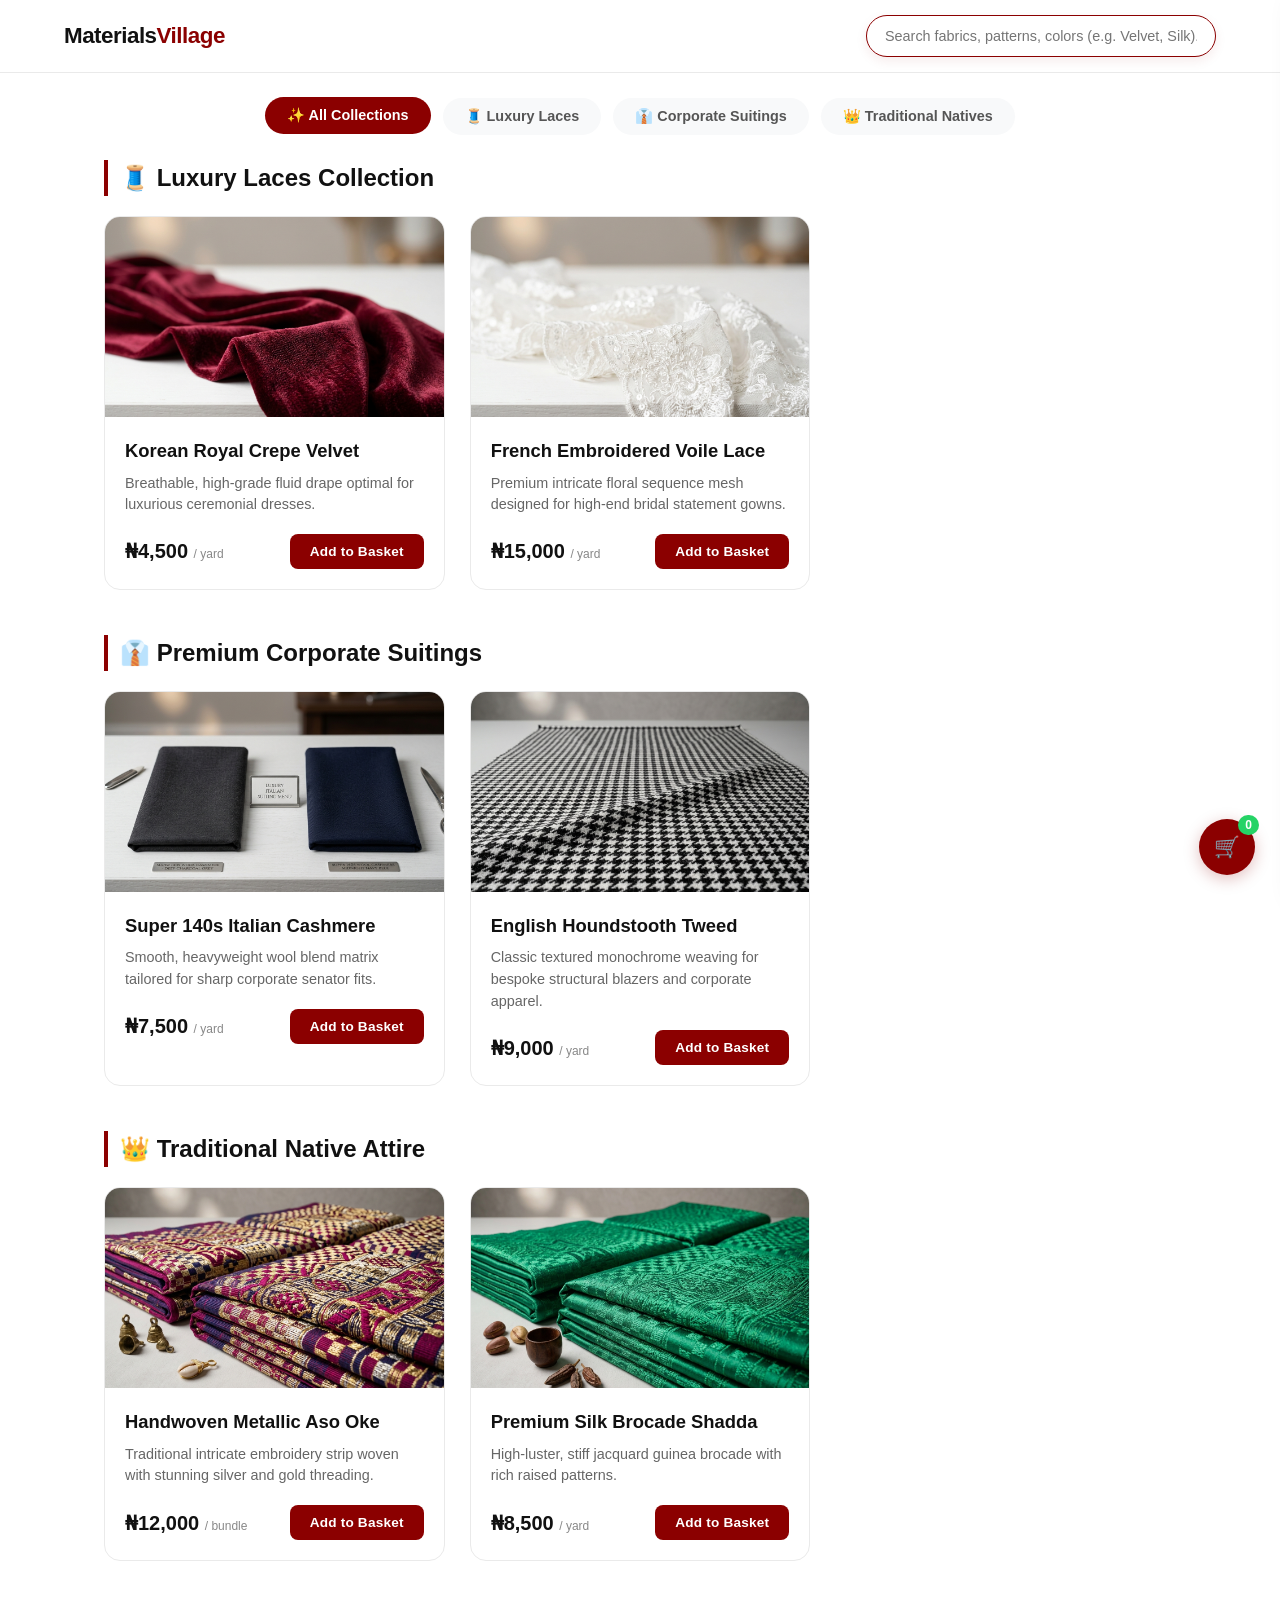
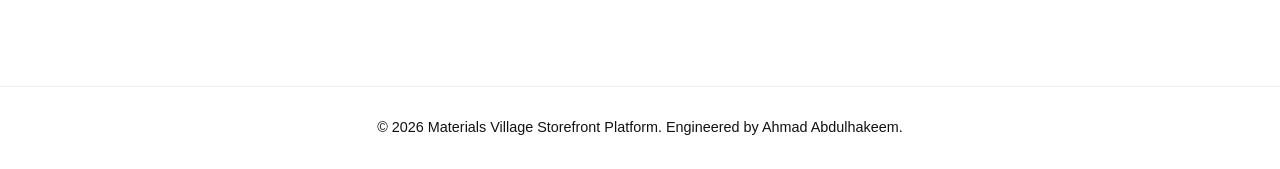
==== catalog.html @ 61f2f24b "Feat: Completed multi-page B2B fabric storefront template with fuzzy search engine and deep-linked c" ====
<!DOCTYPE html>
<html lang="en">
<head>
    <meta charset="UTF-8">
    <meta name="viewport" content="width=device-width, initial-scale=1.0">
    <title>Catalog Matrix | Materials Village</title>
    <link rel="stylesheet" href="style.css">
</head>
<body>

    <!-- Internal Page Header with Dynamic Filter Input -->
    <header>
        <div class="logo"><a href="index.html" style="text-decoration:none; color:inherit;">Materials<span>Village</span></a></div>
        <div class="search-wrapper">
            <input type="text" id="catalog-search" placeholder="Search fabrics, patterns, colors (e.g. Velvet, Silk)..." autofocus>
        </div>
    </header>

    <!-- Collection Filter Tabs -->
    <div class="tab-container">
        <button class="tab-btn active" data-category="all">✨ All Collections</button>
        <button class="tab-btn" data-category="laces">🧵 Luxury Laces</button>
        <button class="tab-btn" data-category="suitings">👔 Corporate Suitings</button>
        <button class="tab-btn" data-category="natives">👑 Traditional Natives</button>
    </div>

    <!-- Inventory Container -->
    <main class="menu-container">
 <!-- 🚨 ADD THIS HIDDEN SEARCH FAULT WARNING BLOCK HERE -->
        <div id="search-fallback" class="search-fallback-card" style="display: none;">
            <div class="fallback-icon">🔍</div>
            <h3>Material Not Found</h3>
            <p>We couldn't find any fabrics matching that keyword. Try checking your spelling or explore another collection.</p>
            <button id="reset-catalog-btn" class="cta-btn" style="margin-top: 15px; padding: 10px 22px; font-size: 0.85rem;">Clear Search & View All</button>
        </div>
        <!-- COLLECTION BLOCK A: LACES -->
        <section class="menu-category" data-section-category="laces">
            <h2 class="category-title">🧵 Luxury Laces Collection</h2>
            <div class="menu-grid">
                <div class="food-card" data-name="Korean Royal Crepe Velvet" data-price="4500" data-category="laces">
                    <div class="image-wrapper"><img src="images/velvet.jfif" alt="Velvet" class="food-img"></div>
                    <div class="food-info">
                        <h3>Korean Royal Crepe Velvet</h3>
                        <p class="description">Breathable, high-grade fluid drape optimal for luxurious ceremonial dresses.</p>
                        <div class="price-row"><span class="price">₦4,500 <small>/ yard</small></span><button class="add-to-cart-btn">Add to Basket</button></div>
                    </div>
                </div>
                <div class="food-card" data-name="French Embroidered Voile Lace" data-price="15000" data-category="laces">
                    <div class="image-wrapper"><img src="images/lace.jfif" alt="French Lace" class="food-img"></div>
                    <div class="food-info">
                        <h3>French Embroidered Voile Lace</h3>
                        <p class="description">Premium intricate floral sequence mesh designed for high-end bridal statement gowns.</p>
                        <div class="price-row"><span class="price">₦15,000 <small>/ yard</small></span><button class="add-to-cart-btn">Add to Basket</button></div>
                    </div>
                </div>
            </div>
        </section>

        <!-- COLLECTION BLOCK B: SUITINGS -->
        <section class="menu-category" data-section-category="suitings">
            <h2 class="category-title">👔 Premium Corporate Suitings</h2>
            <div class="menu-grid">
                <div class="food-card" data-name="Super 140s Italian Cashmere" data-price="7500" data-category="suitings">
                    <div class="image-wrapper"><img src="images/cahsmere.jfif" alt="Cashmere" class="food-img"></div>
                    <div class="food-info">
                        <h3>Super 140s Italian Cashmere</h3>
                        <p class="description">Smooth, heavyweight wool blend matrix tailored for sharp corporate senator fits.</p>
                        <div class="price-row"><span class="price">₦7,500 <small>/ yard</small></span><button class="add-to-cart-btn">Add to Basket</button></div>
                    </div>
                </div>
                <div class="food-card" data-name="English Houndstooth Tweed" data-price="9000" data-category="suitings">
                    <div class="image-wrapper"><img src="images/tweed.jfif" alt="Tweed" class="food-img"></div>
                    <div class="food-info">
                        <h3>English Houndstooth Tweed</h3>
                        <p class="description">Classic textured monochrome weaving for bespoke structural blazers and corporate apparel.</p>
                        <div class="price-row"><span class="price">₦9,000 <small>/ yard</small></span><button class="add-to-cart-btn">Add to Basket</button></div>
                    </div>
                </div>
            </div>
        </section>

        <!-- COLLECTION BLOCK C: NATIVES -->
        <section class="menu-category" data-section-category="natives">
            <h2 class="category-title">👑 Traditional Native Attire</h2>
            <div class="menu-grid">
                <div class="food-card" data-name="Handwoven Metallic Aso Oke" data-price="12000" data-category="natives">
                    <div class="image-wrapper"><img src="images/Aso-oke.jfif" alt="Aso Oke" class="food-img"></div>
                    <div class="food-info">
                        <h3>Handwoven Metallic Aso Oke</h3>
                        <p class="description">Traditional intricate embroidery strip woven with stunning silver and gold threading.</p>
                        <div class="price-row"><span class="price">₦12,000 <small>/ bundle</small></span><button class="add-to-cart-btn">Add to Basket</button></div>
                    </div>
                </div>
                <div class="food-card" data-name="Premium Silk Brocade Shadda" data-price="8500" data-category="natives">
                    <div class="image-wrapper"><img src="images/brocade.jfif" alt="Brocade" class="food-img"></div>
                    <div class="food-info">
                        <h3>Premium Silk Brocade Shadda</h3>
                        <p class="description">High-luster, stiff jacquard guinea brocade with rich raised patterns.</p>
                        <div class="price-row"><span class="price">₦8,500 <small>/ yard</small></span><button class="add-to-cart-btn">Add to Basket</button></div>
                    </div>
                </div>
            </div>
        </section>

    </main>

    <!-- Basket Module Slider Drawer -->
    <div id="cart-drawer" class="cart-drawer">
        <div class="cart-header">
            <h3>Material Order Sheet</h3>
            <span id="close-cart" class="close-cart-btn">&times;</span>
        </div>
        <div id="cart-items-container" class="cart-items-list">
            <p class="empty-cart-msg">Your basket is empty. Select fabrics to build your manifest.</p>
        </div>
        <div class="cart-footer">
            <div class="total-row"><span>Total Invoice:</span><span id="cart-total-price">₦0</span></div>
            <button id="whatsapp-checkout-btn" class="checkout-btn" disabled>Send Order Manifest via WhatsApp</button>
        </div>
    </div>

    <!-- Floating Basket Launcher -->
    <button id="floating-cart-badge" class="floating-cart-icon">🛒 <span id="cart-count">0</span></button>

    <footer>
        <p>&copy; 2026 Materials Village Storefront Platform. Engineered by Ahmad Abdulhakeem.</p>
    </footer>

    <script src="script.js"></script>
</body>
</html>
---- style.css ----
/* ==========================================================================
   1. TOKENS & RESET ARCHITECTURE
   ========================================================================== */
:root {
    --primary-color: #8B0000;    /* Deep Crimson Accent */
    --accent-color: #25D366;     /* Secure WhatsApp Green */
    --dark-color: #111111;       /* Sleek Typography Slate */
    --light-color: #F8F9FA;      /* Pure Minimal Section Mattes */
    --white: #FFFFFF;
    --border-radius: 16px;
    --transition: all 0.3s cubic-bezier(0.25, 0.8, 0.25, 1);
}

* {
    margin: 0;
    padding: 0;
    box-sizing: border-box;
}

body {
    font-family: -apple-system, BlinkMacSystemFont, 'Segoe UI', Roboto, Helvetica, Arial, sans-serif;
    color: var(--dark-color);
    background-color: var(--white);
    line-height: 1.5;
}

/* ==========================================================================
   2. STICKY INTERFACE HEADER & SEARCH MODULE
   ========================================================================== */
header {
    display: flex;
    justify-content: space-between;
    align-items: center;
    padding: 15px 5%;
    background: var(--white);
    border-bottom: 1px solid #EAEAEA;
    position: sticky;
    top: 0;
    z-index: 1000;
}

.logo {
    font-size: 1.4rem;
    font-weight: 800;
    letter-spacing: -0.5px;
}

.logo span {
    color: var(--primary-color);
}

.search-wrapper input {
    width: 280px;
    padding: 12px 18px;
    border-radius: 30px;
    border: 1px solid #DCDCDC;
    font-size: 0.9rem;
    outline: none;
    transition: var(--transition);
}

.search-wrapper input:focus {
    border-color: var(--primary-color);
    width: 350px;
    box-shadow: 0 4px 12px rgba(139, 0, 0, 0.08);
}

/* ==========================================================================
   3. TAB NAVIGATION WRAPPERS
   ========================================================================== */
.tab-container {
    display: flex;
    justify-content: center;
    gap: 12px;
    padding: 25px 20px 5px;
    overflow-x: auto;
    white-space: nowrap;
}

.tab-btn {
    background: var(--light-color);
    border: none;
    padding: 10px 22px;
    border-radius: 25px;
    font-weight: 600;
    font-size: 0.9rem;
    color: #555555;
    cursor: pointer;
    transition: var(--transition);
}

.tab-btn.active, .tab-btn:hover {
    background: var(--primary-color);
    color: var(--white);
    transform: translateY(-1px);
}

/* ==========================================================================
   4. GRID CONTROLLERS & CARDS
   ========================================================================== */
.menu-container {
    max-width: 1200px;
    margin: 0 auto;
    padding: 20px 5% 80px;
}

.menu-category {
    margin-bottom: 45px;
}

.category-title {
    font-size: 1.5rem;
    font-weight: 700;
    margin-bottom: 20px;
    border-left: 4px solid var(--primary-color);
    padding-left: 12px;
}

.menu-grid {
    display: grid;
    grid-template-columns: repeat(auto-fill, minmax(300px, 1fr));
    gap: 25px;
}

.food-card {
    background-color: var(--white);
    border-radius: var(--border-radius);
    border: 1px solid #EAEAEA;
    overflow: hidden;
    transition: var(--transition);
}

.food-card:hover {
    transform: translateY(-4px);
    box-shadow: 0 12px 24px rgba(0,0,0,0.06);
}

.image-wrapper {
    width: 100%;
    height: 200px;
    background: #F0F0F0;
    overflow: hidden;
}

.food-img {
    width: 100%;
    height: 100%;
    object-fit: cover;
    transition: var(--transition);
}

.food-card:hover .food-img {
    transform: scale(1.04);
}

.food-info {
    padding: 20px;
}

.food-info h3 {
    font-size: 1.15rem;
    font-weight: 700;
    margin-bottom: 8px;
}

.description {
    font-size: 0.9rem;
    color: #666666;
    margin-bottom: 18px;
    min-height: 42px;
}

.price-row {
    display: flex;
    justify-content: space-between;
    align-items: center;
}

.price {
    font-size: 1.25rem;
    font-weight: 800;
}

.price small {
    font-size: 0.75rem;
    color: #888;
    font-weight: 400;
}

.add-to-cart-btn {
    background-color: var(--primary-color);
    color: var(--white);
    border: none;
    padding: 10px 16px;
    border-radius: 8px;
    font-weight: 600;
    font-size: 0.85rem;
    cursor: pointer;
    transition: var(--transition);
}

.add-to-cart-btn:hover {
    background-color: #B22222;
}

/* ==========================================================================
   5. INTERACTIVE BASKET INTERFACES
   ========================================================================== */
.floating-cart-icon {
    position: fixed;
    bottom: 25px;
    right: 25px;
    background-color: var(--primary-color);
    color: var(--white);
    border: none;
    width: 56px;
    height: 56px;
    border-radius: 50%;
    font-size: 1.3rem;
    cursor: pointer;
    box-shadow: 0 4px 16px rgba(139,0,0,0.25);
    display: flex;
    justify-content: center;
    align-items: center;
    z-index: 1500;
    transition: var(--transition);
}

.floating-cart-icon:hover {
    transform: scale(1.08);
}

#cart-count {
    position: absolute;
    top: -4px;
    right: -4px;
    background-color: var(--accent-color);
    font-size: 0.75rem;
    font-weight: 700;
    padding: 3px 7px;
    border-radius: 10px;
}

.cart-drawer {
    position: fixed;
    top: 0;
    right: -400px;
    width: 380px;
    height: 100vh;
    background-color: var(--white);
    box-shadow: -6px 0 24px rgba(0,0,0,0.1);
    z-index: 2000;
    display: flex;
    flex-direction: column;
    transition: right 0.4s cubic-bezier(0.16, 1, 0.3, 1);
}

.cart-drawer.open {
    right: 0;
}

.cart-header {
    padding: 20px;
    border-bottom: 1px solid #EEE;
    display: flex;
    justify-content: space-between;
    align-items: center;
}

.close-cart-btn {
    font-size: 1.6rem;
    cursor: pointer;
    color: #999;
}

.cart-items-list {
    flex: 1;
    overflow-y: auto;
    padding: 20px;
}

.empty-cart-msg {
    text-align: center;
    color: #999;
    margin-top: 50px;
    font-size: 0.9rem;
}

.cart-item-row {
    display: flex;
    justify-content: space-between;
    align-items: center;
    padding: 12px 0;
    border-bottom: 1px solid #F5F5F5;
}

.cart-item-details h4 {
    font-size: 0.9rem;
    margin-bottom: 2px;
}

.cart-item-details span {
    font-size: 0.8rem;
    color: #777;
}

.remove-btn {
    background: none;
    border: none;
    color: #CC0000;
    font-size: 1.1rem;
    font-weight: 700;
    cursor: pointer;
    padding: 5px;
}

.cart-footer {
    padding: 20px;
    background-color: var(--light-color);
    border-top: 1px solid #EAEAEA;
}

.total-row {
    display: flex;
    justify-content: space-between;
    font-weight: 700;
    font-size: 1.1rem;
    margin-bottom: 15px;
}

.checkout-btn {
    width: 100%;
    background-color: var(--accent-color);
    color: var(--white);
    border: none;
    padding: 12px;
    border-radius: 10px;
    font-weight: 700;
    font-size: 0.95rem;
    cursor: pointer;
    transition: var(--transition);
}

.checkout-btn:disabled {
    background-color: #CCC;
    cursor: not-allowed;
}

/* ==========================================================================
   6. RESPONSIVE MEDIA QUERIES
   ========================================================================== */
@media (max-width: 650px) {
    header {
        flex-direction: column;
        gap: 12px;
        padding: 15px 20px;
    }
    .search-wrapper input {
        width: 100%;
        max-width: 320px;
    }
    .search-wrapper input:focus {
        width: 100%;
        max-width: 340px;
    }
    .cart-drawer {
        width: 100vw;
        right: -100vw;
    }
}
footer {
    text-align: center;
    padding: 30px;
    border-top: 1px solid #EEE;
    font-size: 0.9rem;
}
/* ==========================================================================
   7. HOME DIRECTORY COLLECTION BLOCKS
   ========================================================================== */
.home-collections {
    padding: 60px 5%;
    max-width: 1200px;
    margin: 0 auto;
    text-align: center;
}

.section-title {
    font-size: 2rem;
    font-weight: 800;
    margin-bottom: 8px;
    letter-spacing: -0.5px;
}

.section-subtitle {
    color: #666;
    margin-bottom: 40px;
    font-size: 1.05rem;
}

.collection-directory {
    display: grid;
    grid-template-columns: repeat(auto-fit, minmax(320px, 1fr));
    gap: 30px;
}

.collection-card {
    position: relative;
    border-radius: var(--border-radius);
    padding: 40px 30px;
    text-align: left;
    color: var(--white);
    overflow: hidden;
    min-height: 240px;
    display: flex;
    align-items: flex-end;
    box-shadow: 0 4px 15px rgba(0,0,0,0.05);
    transition: var(--transition);
}

.collection-card:hover {
    transform: translateY(-5px);
    box-shadow: 0 12px 30px rgba(0,0,0,0.15);
}

.card-bg-mask {
    position: absolute;
    top: 0;
    left: 0;
    width: 100%;
    height: 100%;
    opacity: 0.92;
    z-index: 1;
    transition: var(--transition);
}

.collection-card:hover .card-bg-mask {
    opacity: 0.85;
}

.collection-content {
    position: relative;
    z-index: 2;
    width: 100%;
}

.collection-content h3 {
    font-size: 1.5rem;
    font-weight: 700;
    margin-bottom: 10px;
}

.collection-content p {
    font-size: 0.95rem;
    opacity: 0.85;
    margin-bottom: 25px;
    line-height: 1.5;
    min-height: 60px;
}

.explore-link {
    color: var(--white);
    text-decoration: none;
    font-weight: 700;
    font-size: 0.95rem;
    border-bottom: 2px solid rgba(255,255,255,0.3);
    padding-bottom: 4px;
    transition: var(--transition);
}

.collection-card:hover .explore-link {
    border-bottom-color: var(--white);
    padding-left: 5px;
}

header nav a {
    text-decoration: none;
    color: #555;
    font-weight: 600;
    margin-left: 20px;
    font-size: 0.95rem;
    transition: var(--transition);
}

header nav a.active, header nav a:hover {
    color: var(--primary-color);
}
/* ==========================================================================
   EXPLICIT HERO SECTIONS & CALL-TO-ACTION BUTTON STYLES
   ========================================================================== */
.hero {
    background:
                url('images/bg-hero.jfif') center/cover no-repeat;
    color: var(--white);
    text-align: center;
    padding: 100px 24px;
    border-bottom: 4px solid var(--primary-color);
}

.hero h1 {
    font-size: 2.6rem;
    font-weight: 800;
    margin-bottom: 18px;
    letter-spacing: -0.5px;
    line-height: 1.2;
}

.hero .whatsapp-color {
    color: var(--accent-color);
}

.hero p {
    font-size: 1.15rem;
    max-width: 750px;
    margin: 0 auto 35px;
    opacity: 0.88;
    line-height: 1.6;
}

/* Base style mapping for your main action buttons */
.cta-btn {
    display: inline-block;
    background-color: var(--primary-color);
    color: var(--white);
    padding: 14px 32px;
    text-decoration: none;
    border-radius: var(--border-radius);
    font-weight: 700;
    font-size: 0.95rem;
    transition: var(--transition);
    border: none;
    cursor: pointer;
    box-shadow: 0 4px 14px rgba(139, 0, 0, 0.3);
}

.cta-btn:hover {
    background-color: #B22222;
    transform: translateY(-2px);
    box-shadow: 0 6px 20px rgba(139, 0, 0, 0.4);
}

/* Custom alignment for collection card links to match template metrics */
.food-card .add-to-cart-btn {
    display: inline-block;
    width: auto;
    padding: 10px 20px;
    font-size: 0.85rem;
    font-weight: 700;
    letter-spacing: 0.2px;
}

/* ==========================================================================
   8. SEARCH FALLBACK EMPTY STATE DESIGN CARD
   ========================================================================== */
.search-fallback-card {
    background-color: var(--light-color);
    border: 1px dashed #CCCCCC;
    border-radius: var(--border-radius);
    padding: 50px 30px;
    text-align: center;
    max-width: 550px;
    margin: 40px auto;
}

.fallback-icon {
    font-size: 2.5rem;
    margin-bottom: 15px;
    opacity: 0.6;
}

.search-fallback-card h3 {
    font-size: 1.4rem;
    font-weight: 700;
    margin-bottom: 8px;
    color: var(--dark-color);
}

.search-fallback-card p {
    font-size: 0.95rem;
    color: #666666;
    line-height: 1.5;
    max-width: 420px;
    margin: 0 auto;
}
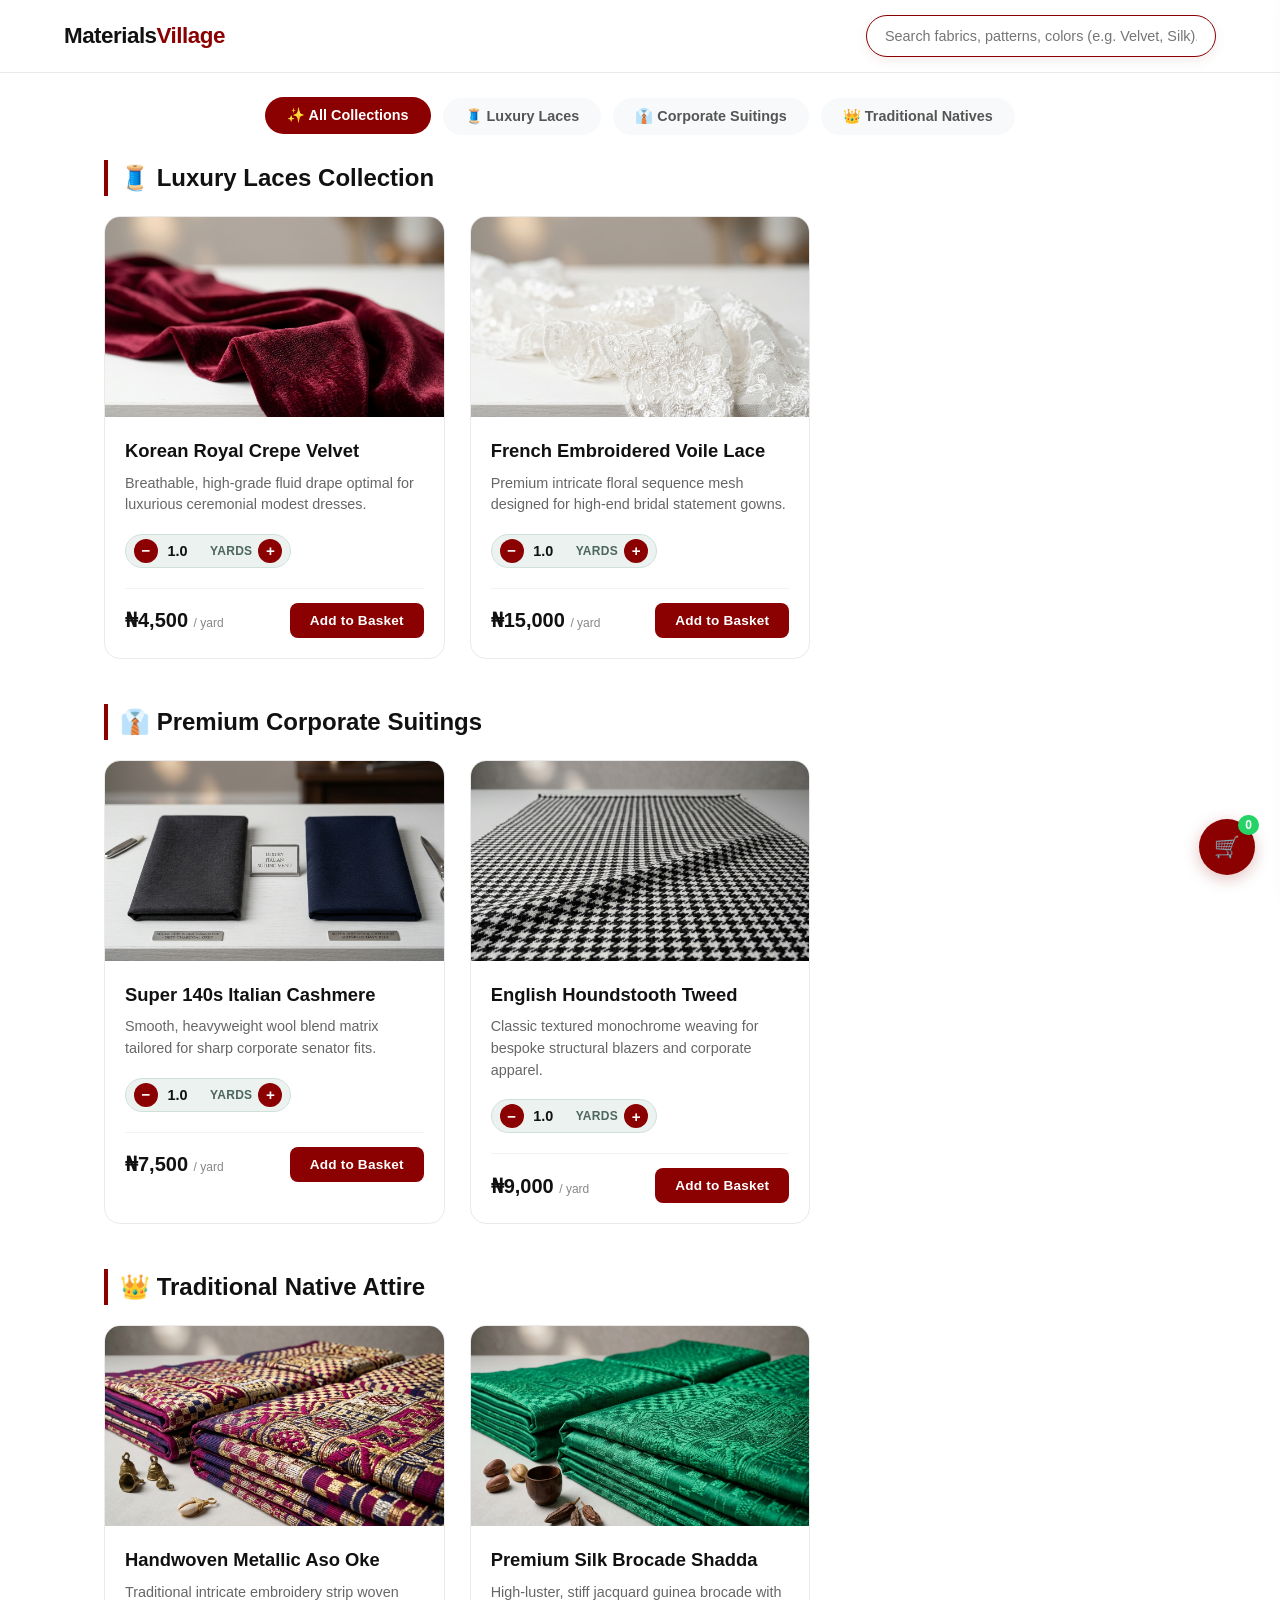
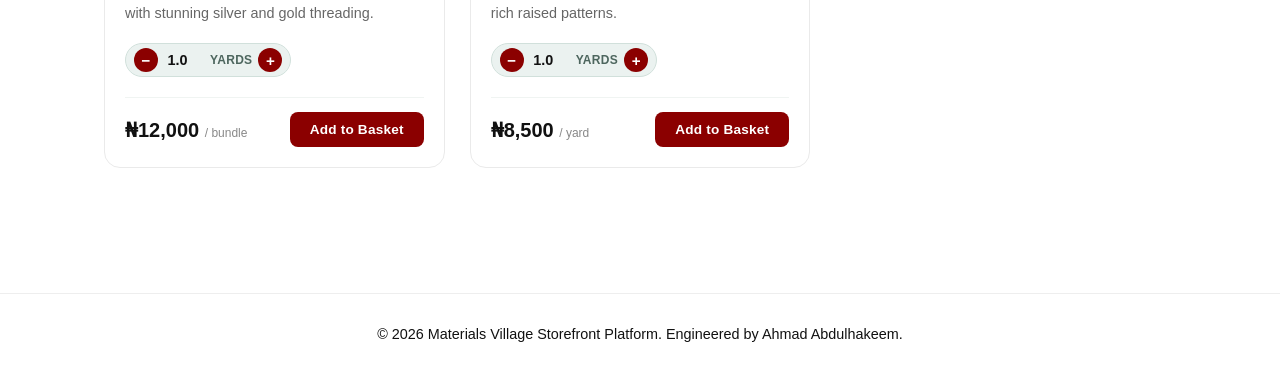
==== commit 02321259: "Design: Compacted quantity stepper capsules, isolated button click targets, and released version 1.2" ====
--- a/catalog.html
+++ b/catalog.html
@@ -5,10 +5,11 @@
     <meta name="viewport" content="width=device-width, initial-scale=1.0">
     <title>Catalog Matrix | Materials Village</title>
     <link rel="stylesheet" href="style.css">
+    <link rel="icon" type="image/png" href="images/favicon.png">
 </head>
 <body>
 
-    <!-- Internal Page Header with Dynamic Filter Input -->
+    <!-- Header Navigation Interface -->
     <header>
         <div class="logo"><a href="index.html" style="text-decoration:none; color:inherit;">Materials<span>Village</span></a></div>
         <div class="search-wrapper">
@@ -16,7 +17,7 @@
         </div>
     </header>
 
-    <!-- Collection Filter Tabs -->
+    <!-- Collection Navigation Filter Tabs -->
     <div class="tab-container">
         <button class="tab-btn active" data-category="all">✨ All Collections</button>
         <button class="tab-btn" data-category="laces">🧵 Luxury Laces</button>
@@ -24,35 +25,62 @@
         <button class="tab-btn" data-category="natives">👑 Traditional Natives</button>
     </div>
 
-    <!-- Inventory Container -->
+    <!-- Main Inventory Container -->
     <main class="menu-container">
- <!-- 🚨 ADD THIS HIDDEN SEARCH FAULT WARNING BLOCK HERE -->
+
+        <!-- SEARCH FALLBACK EMPTY STATE CARD -->
         <div id="search-fallback" class="search-fallback-card" style="display: none;">
             <div class="fallback-icon">🔍</div>
             <h3>Material Not Found</h3>
-            <p>We couldn't find any fabrics matching that keyword. Try checking your spelling or explore another collection.</p>
+            <p>We couldn't find any fabrics matching that keyword. Try checking your spelling or explore another collection category.</p>
             <button id="reset-catalog-btn" class="cta-btn" style="margin-top: 15px; padding: 10px 22px; font-size: 0.85rem;">Clear Search & View All</button>
         </div>
+
         <!-- COLLECTION BLOCK A: LACES -->
         <section class="menu-category" data-section-category="laces">
             <h2 class="category-title">🧵 Luxury Laces Collection</h2>
             <div class="menu-grid">
+                
                 <div class="food-card" data-name="Korean Royal Crepe Velvet" data-price="4500" data-category="laces">
-                    <div class="image-wrapper"><img src="images/velvet.jfif" alt="Velvet" class="food-img"></div>
+                    <div class="image-wrapper"><img src="images/velvet.jfif" alt="Velvet" class="food-img" loading="lazy"></div>
                     <div class="food-info">
                         <h3>Korean Royal Crepe Velvet</h3>
-                        <p class="description">Breathable, high-grade fluid drape optimal for luxurious ceremonial dresses.</p>
-                        <div class="price-row"><span class="price">₦4,500 <small>/ yard</small></span><button class="add-to-cart-btn">Add to Basket</button></div>
-                    </div>
-                </div>
+                        <p class="description">Breathable, high-grade fluid drape optimal for luxurious ceremonial modest dresses.</p>
+                        
+                        <div class="quantity-control-wrapper">
+                            <button class="step-btn minus-btn">&minus;</button>
+                            <input type="number" class="quantity-input" value="1.0" step="0.5" min="0.5" readonly>
+                            <span class="unit-label">yards</span>
+                            <button class="step-btn plus-btn">+</button>
+                        </div>
+
+                        <div class="price-row">
+                            <span class="price">₦4,500 <small>/ yard</small></span>
+                            <button class="add-to-cart-btn">Add to Basket</button>
+                        </div>
+                    </div>
+                </div>
+
                 <div class="food-card" data-name="French Embroidered Voile Lace" data-price="15000" data-category="laces">
-                    <div class="image-wrapper"><img src="images/lace.jfif" alt="French Lace" class="food-img"></div>
+                    <div class="image-wrapper"><img src="images/lace.jfif" alt="French Lace" class="food-img" loading="lazy"></div>
                     <div class="food-info">
                         <h3>French Embroidered Voile Lace</h3>
                         <p class="description">Premium intricate floral sequence mesh designed for high-end bridal statement gowns.</p>
-                        <div class="price-row"><span class="price">₦15,000 <small>/ yard</small></span><button class="add-to-cart-btn">Add to Basket</button></div>
-                    </div>
-                </div>
+                        
+                        <div class="quantity-control-wrapper">
+                            <button class="step-btn minus-btn">&minus;</button>
+                            <input type="number" class="quantity-input" value="1.0" step="0.5" min="0.5" readonly>
+                            <span class="unit-label">yards</span>
+                            <button class="step-btn plus-btn">+</button>
+                        </div>
+
+                        <div class="price-row">
+                            <span class="price">₦15,000 <small>/ yard</small></span>
+                            <button class="add-to-cart-btn">Add to Basket</button>
+                        </div>
+                    </div>
+                </div>
+
             </div>
         </section>
 
@@ -60,22 +88,47 @@
         <section class="menu-category" data-section-category="suitings">
             <h2 class="category-title">👔 Premium Corporate Suitings</h2>
             <div class="menu-grid">
+
                 <div class="food-card" data-name="Super 140s Italian Cashmere" data-price="7500" data-category="suitings">
-                    <div class="image-wrapper"><img src="images/cahsmere.jfif" alt="Cashmere" class="food-img"></div>
+                    <div class="image-wrapper"><img src="images/cahsmere.jfif" alt="Cashmere" class="food-img" loading="lazy"></div>
                     <div class="food-info">
                         <h3>Super 140s Italian Cashmere</h3>
                         <p class="description">Smooth, heavyweight wool blend matrix tailored for sharp corporate senator fits.</p>
-                        <div class="price-row"><span class="price">₦7,500 <small>/ yard</small></span><button class="add-to-cart-btn">Add to Basket</button></div>
-                    </div>
-                </div>
+                        
+                        <div class="quantity-control-wrapper">
+                            <button class="step-btn minus-btn">&minus;</button>
+                            <input type="number" class="quantity-input" value="1.0" step="0.5" min="0.5" readonly>
+                            <span class="unit-label">yards</span>
+                            <button class="step-btn plus-btn">+</button>
+                        </div>
+
+                        <div class="price-row">
+                            <span class="price">₦7,500 <small>/ yard</small></span>
+                            <button class="add-to-cart-btn">Add to Basket</button>
+                        </div>
+                    </div>
+                </div>
+
                 <div class="food-card" data-name="English Houndstooth Tweed" data-price="9000" data-category="suitings">
-                    <div class="image-wrapper"><img src="images/tweed.jfif" alt="Tweed" class="food-img"></div>
+                    <div class="image-wrapper"><img src="images/tweed.jfif" alt="Tweed" class="food-img" loading="lazy"></div>
                     <div class="food-info">
                         <h3>English Houndstooth Tweed</h3>
                         <p class="description">Classic textured monochrome weaving for bespoke structural blazers and corporate apparel.</p>
-                        <div class="price-row"><span class="price">₦9,000 <small>/ yard</small></span><button class="add-to-cart-btn">Add to Basket</button></div>
-                    </div>
-                </div>
+                        
+                        <div class="quantity-control-wrapper">
+                            <button class="step-btn minus-btn">&minus;</button>
+                            <input type="number" class="quantity-input" value="1.0" step="0.5" min="0.5" readonly>
+                            <span class="unit-label">yards</span>
+                            <button class="step-btn plus-btn">+</button>
+                        </div>
+
+                        <div class="price-row">
+                            <span class="price">₦9,000 <small>/ yard</small></span>
+                            <button class="add-to-cart-btn">Add to Basket</button>
+                        </div>
+                    </div>
+                </div>
+
             </div>
         </section>
 
@@ -83,27 +136,50 @@
         <section class="menu-category" data-section-category="natives">
             <h2 class="category-title">👑 Traditional Native Attire</h2>
             <div class="menu-grid">
+
                 <div class="food-card" data-name="Handwoven Metallic Aso Oke" data-price="12000" data-category="natives">
-                    <div class="image-wrapper"><img src="images/Aso-oke.jfif" alt="Aso Oke" class="food-img"></div>
+                    <div class="image-wrapper"><img src="images/Aso-oke.jfif" alt="Aso Oke" class="food-img" loading="lazy"></div>
                     <div class="food-info">
                         <h3>Handwoven Metallic Aso Oke</h3>
                         <p class="description">Traditional intricate embroidery strip woven with stunning silver and gold threading.</p>
-                        <div class="price-row"><span class="price">₦12,000 <small>/ bundle</small></span><button class="add-to-cart-btn">Add to Basket</button></div>
-                    </div>
-                </div>
+                        
+                        <div class="quantity-control-wrapper">
+                            <button class="step-btn minus-btn">&minus;</button>
+                            <input type="number" class="quantity-input" value="1.0" step="0.5" min="0.5" readonly>
+                            <span class="unit-label">yards</span>
+                            <button class="step-btn plus-btn">+</button>
+                        </div>
+
+                        <div class="price-row">
+                            <span class="price">₦12,000 <small>/ bundle</small></span>
+                            <button class="add-to-cart-btn">Add to Basket</button>
+                        </div>
+                    </div>
+                </div>
+
                 <div class="food-card" data-name="Premium Silk Brocade Shadda" data-price="8500" data-category="natives">
-                    <div class="image-wrapper"><img src="images/brocade.jfif" alt="Brocade" class="food-img"></div>
+                    <div class="image-wrapper"><img src="images/brocade.jfif" alt="Brocade" class="food-img" loading="lazy"></div>
                     <div class="food-info">
                         <h3>Premium Silk Brocade Shadda</h3>
                         <p class="description">High-luster, stiff jacquard guinea brocade with rich raised patterns.</p>
-                        <div class="price-row"><span class="price">₦8,500 <small>/ yard</small></span><button class="add-to-cart-btn">Add to Basket</button></div>
-                    </div>
-                </div>
+                        
+                        <div class="quantity-control-wrapper">
+                            <button class="step-btn minus-btn">&minus;</button>
+                            <input type="number" class="quantity-input" value="1.0" step="0.5" min="0.5" readonly>
+                            <span class="unit-label">yards</span>
+                            <button class="step-btn plus-btn">+</button>
+                        </div>
+
+                        <div class="price-row">
+                            <span class="price">₦8,500 <small>/ yard</small></span>
+                            <button class="add-to-cart-btn">Add to Basket</button>
+                        </div>
+                    </div>
+                </div>
+
             </div>
         </section>
-
-    </main>
-
+        </main>
     <!-- Basket Module Slider Drawer -->
     <div id="cart-drawer" class="cart-drawer">
         <div class="cart-header">
--- a/style.css
+++ b/style.css
@@ -581,3 +581,67 @@
     max-width: 420px;
     margin: 0 auto;
 }
+
+/* ==========================================================================
+   MODERN COMPACT QUANTITY CONTROLLER (SEPARATE FROM BUTTON TARGETS)
+   ========================================================================== */
+.quantity-control-wrapper {
+    display: inline-flex;
+    align-items: center;
+    background: #EBF2F0; /* Soft tint of luxury emerald */
+    border: 1px solid #D1E0DB;
+    border-radius: 20px; /* Fully rounded capsule */
+    padding: 4px 8px;
+    margin-bottom: 20px; /* Enforces spacing isolation from checkout row */
+    gap: 6px;
+}
+
+.step-btn {
+    background: var(--primary-color);
+    color: var(--white);
+    border: none;
+    font-size: 0.95rem;
+    font-weight: 700;
+    cursor: pointer;
+    width: 24px;
+    height: 24px;
+    border-radius: 50%; /* Perfect circle */
+    display: flex;
+    align-items: center;
+    justify-content: center;
+    transition: var(--transition);
+}
+
+.step-btn:hover {
+    background-color: #17634D;
+    transform: scale(1.05);
+}
+
+.quantity-input {
+    width: 42px;
+    text-align: center;
+    border: none;
+    background: none;
+    font-size: 0.9rem;
+    font-weight: 800;
+    color: var(--dark-color);
+    outline: none;
+}
+
+.unit-label {
+    font-size: 0.75rem;
+    font-weight: 600;
+    color: #4D665E;
+    margin-left: -2px;
+    text-transform: uppercase;
+    letter-spacing: 0.3px;
+}
+
+/* Adds strict clearance to avoid accidental double clicks on phone viewports */
+.price-row {
+    display: flex;
+    justify-content: space-between;
+    align-items: center;
+    border-top: 1px solid #F0F4F2;
+    padding-top: 14px;
+}
